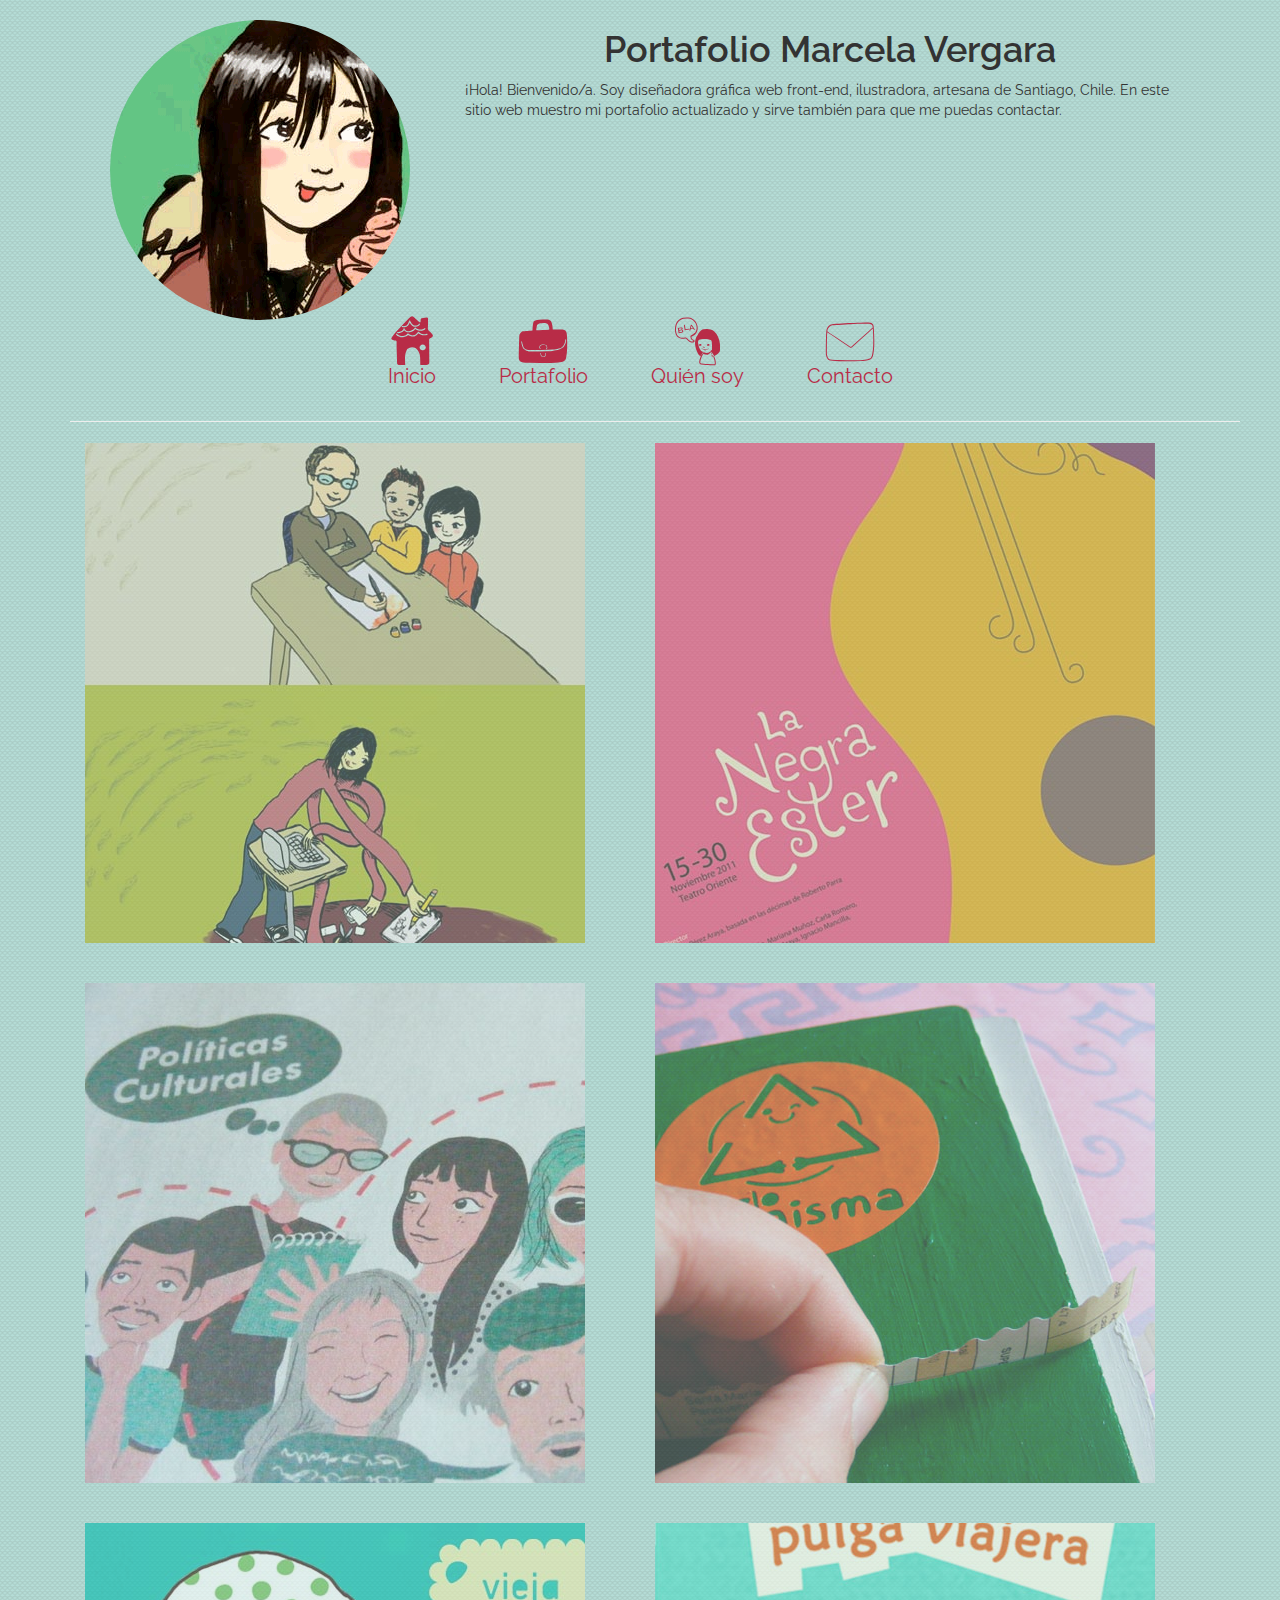
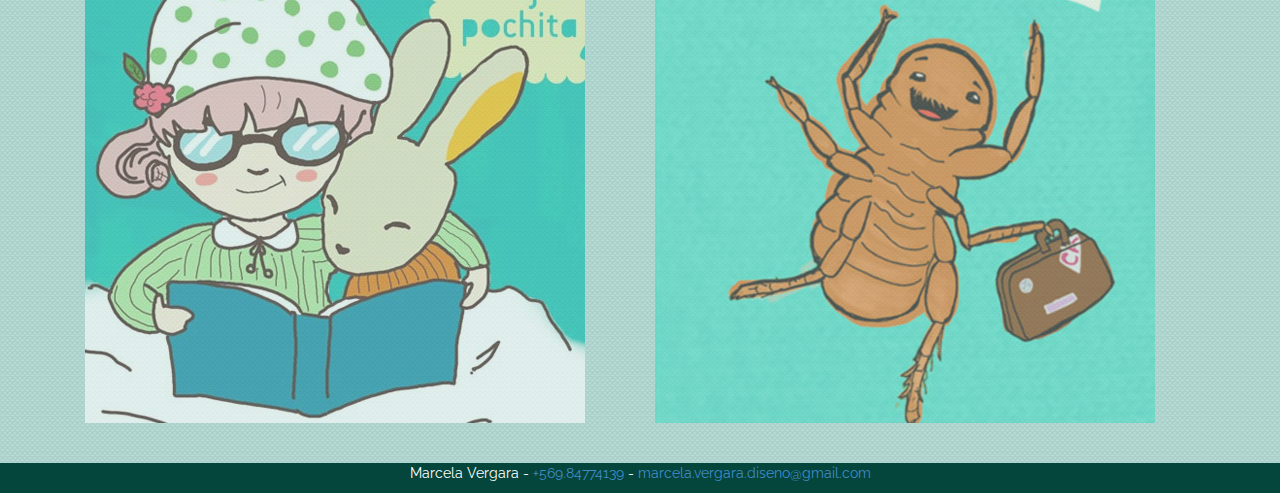
==== contacto.html @ 2b5cf324 "Se agregan html pendientes de contenido, iconos de menu con link, prueba 2 del menu portafolio pendi" ====
<!DOCTYPE html>
<!--[if lt IE 7]><html class="no-js lt-ie9 lt-ie8 lt-ie7"> <![endif]-->
<!--[if IE 7]><html class="no-js lt-ie9 lt-ie8"> <![endif]-->
<!--[if IE 8]><html class="no-js lt-ie9"> <![endif]-->
<!--[if gt IE 8]><!--> <html class="no-js"> <!--<![endif]-->
    <head>
        <meta charset="utf-8">
        <meta http-equiv="X-UA-Compatible" content="IE=edge,chrome=1">
        <title>Portafolio  Marcela V</title>
        <meta name="description" content="">
        <meta name="viewport" content="width=device-width, initial-scale=1">

        <link rel="stylesheet" href="css/bootstrap.min.css">
        <link rel="stylesheet" href="fonts/icomoon/style.css">
        <link rel="stylesheet" href="css/main.css">
        <link href='http://fonts.googleapis.com/css?family=Raleway:400,600,800' rel='stylesheet' type='text/css'>

        <script src="js/vendor/modernizr-2.6.2-respond-1.1.0.min.js"></script>
    </head>
    <body>
        <div class="contenedorfondo">
            <div class="container">
             <header>
                 <div class="contenedor-logo col-xs-12 col-lg-4">
                     <img src="images/marceavatar.gif" alt="" class="logo">
                 </div><!-- /.contenedor-logo -->
                 <div class="contenedor-bio col-xs-12 col-lg-8">
                        <h1 class="nombre-mio">Portafolio Marcela Vergara</h1>
                     <p>¡Hola! Bienvenido/a. Soy diseñadora gráfica web front-end, ilustradora, artesana de Santiago, Chile.  En este sitio web muestro mi portafolio actualizado y sirve también para que me puedas contactar.</p>
                 </div><!-- /.contenedor-bio -->
             </header>
             <section class="menu col-xs-12">
                  <nav>
                      <a href="index.html" class="icon-item-menu icon-iconocasa">Inicio</a>
                     <a href="portafolio.html" class="icon-item-menu icon-iconomalet">Portafolio</a>
                        <a href="quiensoy.html" class="icon-item-menu icon-iconobla">Quién soy</a>
                     <a href="contacto.html" class="icon-item-menu icon-iconosobre">Contacto</a>
                 </nav>
             </section><!-- /.menu -->
             <hr class="separador col-xs-12">
             <section class="proyectos">
                  <div class="col-xs-12 col-lg-6 un-proyecto">
                    <a href="detalle.html">
                        <img src="images/port001.jpg" class="img-responsive" alt="">
                    </a>
                 </div><!-- /.col-xs-6 -->
                 <div class="col-xs-12 col-lg-6 un-proyecto">
                      <img src="images/port002.jpg" class="img-responsive" alt="">
                 </div><!-- /.col-xs-6 -->
                    <div class="col-xs-12 col-lg-6 un-proyecto">
                     <img src="images/port003.jpg" class="img-responsive" alt="">
                    </div><!-- /.col-xs-6 -->
                 <div class="col-xs-12 col-lg-6 un-proyecto">
                     <img src="images/port004.jpg" class="img-responsive" alt="">
                 </div><!-- /.col-xs-6 -->
                 <div class="col-xs-12 col-lg-6 un-proyecto">
                      <img src="images/port005.jpg" class="img-responsive" alt="">
                 </div><!-- /.col-xs-6 -->
                 <div class="col-xs-12 col-lg-6 un-proyecto">
                        <img src="images/port006.jpg" class="img-responsive" alt="">
                  </div><!-- /.col-xs-6 -->
              </section><!-- /.proyectos -->
             </div><!--.container-->
        </div><!--contenedorfondo-->
      <footer class="footer-principal col-xs-12">
        <div class="container">
          <p>Marcela Vergara - <a href="tel:+56984774139">+569.84774139</a> - <a href="mailto:marcela.vergara.diseno@gmail.com">marcela.vergara.diseno@gmail.com</a></p>
        </div><!-- /.container -->
      </footer><!-- /.footer-principal -->

    <script src="http://ajax.googleapis.com/ajax/libs/jquery/1.11.1/jquery.min.js"></script>
    <script>window.jQuery || document.write('<script src="js/vendor/jquery-1.11.1.min.js"><\/script>')</script>
        <script src="js/vendor/bootstrap.min.js"></script>

        <script src="js/main.js"></script>
    </body>
</html>
---- fonts/icomoon/style.css ----
@font-face {
	font-family: 'icomoon';
	src:url('fonts/icomoon.eot?k00smf');
	src:url('fonts/icomoon.eot?#iefixk00smf') format('embedded-opentype'),
		url('fonts/icomoon.woff?k00smf') format('woff'),
		url('fonts/icomoon.ttf?k00smf') format('truetype'),
		url('fonts/icomoon.svg?k00smf#icomoon') format('svg');
	font-weight: normal;
	font-style: normal;
}

[class^="icon-"], [class*=" icon-"] {
	speak: none;
	font-style: normal;
	font-weight: normal;
	font-variant: normal;
	text-transform: none;
	line-height: 1;
	/*ESTO LO HICIMOS NOSOTROS*/
	position: relative;

	/* Better Font Rendering =========== */
	-webkit-font-smoothing: antialiased;
	-moz-osx-font-smoothing: grayscale;
}

[class^="icon-"]:before {
	font-family: 'icomoon';
	position: absolute;
	top: -8px;
	left: 50%;
	-webkit-transform: translateX(-50%);
	transform: translateX(-50%);
	font-size: 50px;
}
.icon-iconocasa:before {
	content: "\e600";
}
.icon-iconomalet:before {
	content: "\e601";
}
.icon-iconobla:before {
	content: "\e602";
}
.icon-iconosobre:before {
	content: "\e603";
}
---- css/main.css ----
body,.nombre-mio{font-family:'Raleway';font-weight:400}body{padding-top:10px;background-color:rgba(70,171,155,0.4);background-image:url("../images/patsc2.png");filter:alpha(opacity=40)}a{transition:.5s}.contenedor-logo{padding-top:10px;padding-bottom:10px}.logo{border-radius:50%;display:block;margin:0 auto}.nombre-mio{font-weight:600;text-align:center}.menu{text-align:center;font-size:50px}.menu .icon-item-menu{color:#b82c47;padding-top:40px;font-size:20px}.menu .icon-item-menu:not(:last-child){margin-right:50px}.menu .icon-item-menu:hover{color:#000}.pagina-interior .un-proyecto img{opacity:1}.un-proyecto{padding-bottom:40px;text-align:center}.un-proyecto img{opacity:.6;transition:.5s}.un-proyecto img:hover{opacity:1}.footer-principal{background-color:#04463b;color:#fff;text-align:center}
.overlay {
    display: none;
    top: 0;
    left: 0;
    width: 100%;
    height: 100%;
    position: fixed;
    background-color: rgba(0,0,0,.7);
    cursor: pointer;
}
.img-modal {
    position: fixed;
    left: 50%;
    top: 50%;
    transform: translate(-50%, -50%);
}
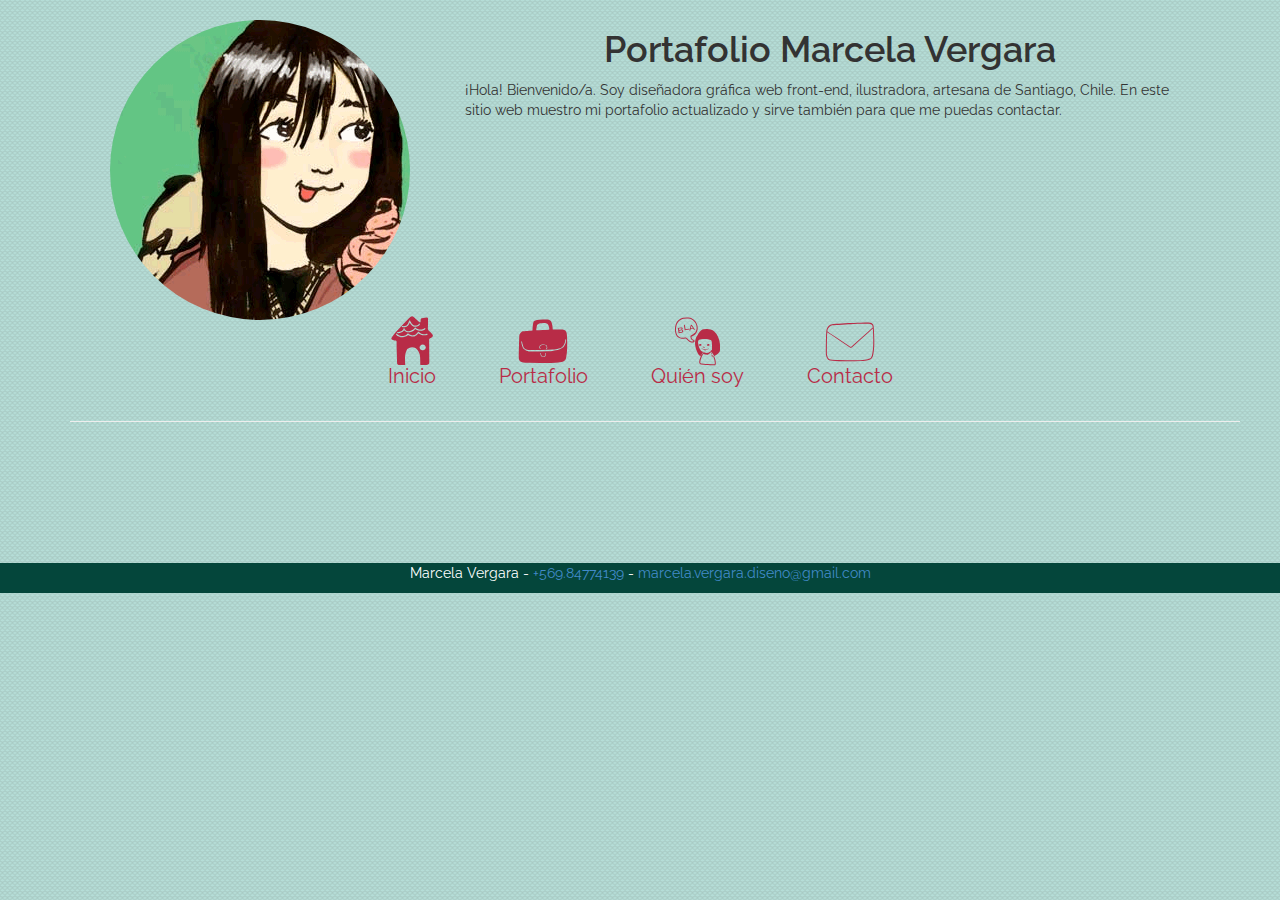
==== commit 094d3c1f: "cambios en contacto y quiensoy -borrarimg-" ====
--- a/contacto.html
+++ b/contacto.html
@@ -42,23 +42,23 @@
              <section class="proyectos">
                   <div class="col-xs-12 col-lg-6 un-proyecto">
                     <a href="detalle.html">
-                        <img src="images/port001.jpg" class="img-responsive" alt="">
+                        <img src="" class="img-responsive" alt="">
                     </a>
                  </div><!-- /.col-xs-6 -->
                  <div class="col-xs-12 col-lg-6 un-proyecto">
-                      <img src="images/port002.jpg" class="img-responsive" alt="">
+                      <img src="" class="img-responsive" alt="">
                  </div><!-- /.col-xs-6 -->
                     <div class="col-xs-12 col-lg-6 un-proyecto">
-                     <img src="images/port003.jpg" class="img-responsive" alt="">
+                     <img src="" class="img-responsive" alt="">
                     </div><!-- /.col-xs-6 -->
                  <div class="col-xs-12 col-lg-6 un-proyecto">
-                     <img src="images/port004.jpg" class="img-responsive" alt="">
+                     <img src="" class="img-responsive" alt="">
                  </div><!-- /.col-xs-6 -->
                  <div class="col-xs-12 col-lg-6 un-proyecto">
-                      <img src="images/port005.jpg" class="img-responsive" alt="">
+                      <img src="" class="img-responsive" alt="">
                  </div><!-- /.col-xs-6 -->
                  <div class="col-xs-12 col-lg-6 un-proyecto">
-                        <img src="images/port006.jpg" class="img-responsive" alt="">
+                        <img src="" class="img-responsive" alt="">
                   </div><!-- /.col-xs-6 -->
               </section><!-- /.proyectos -->
              </div><!--.container-->
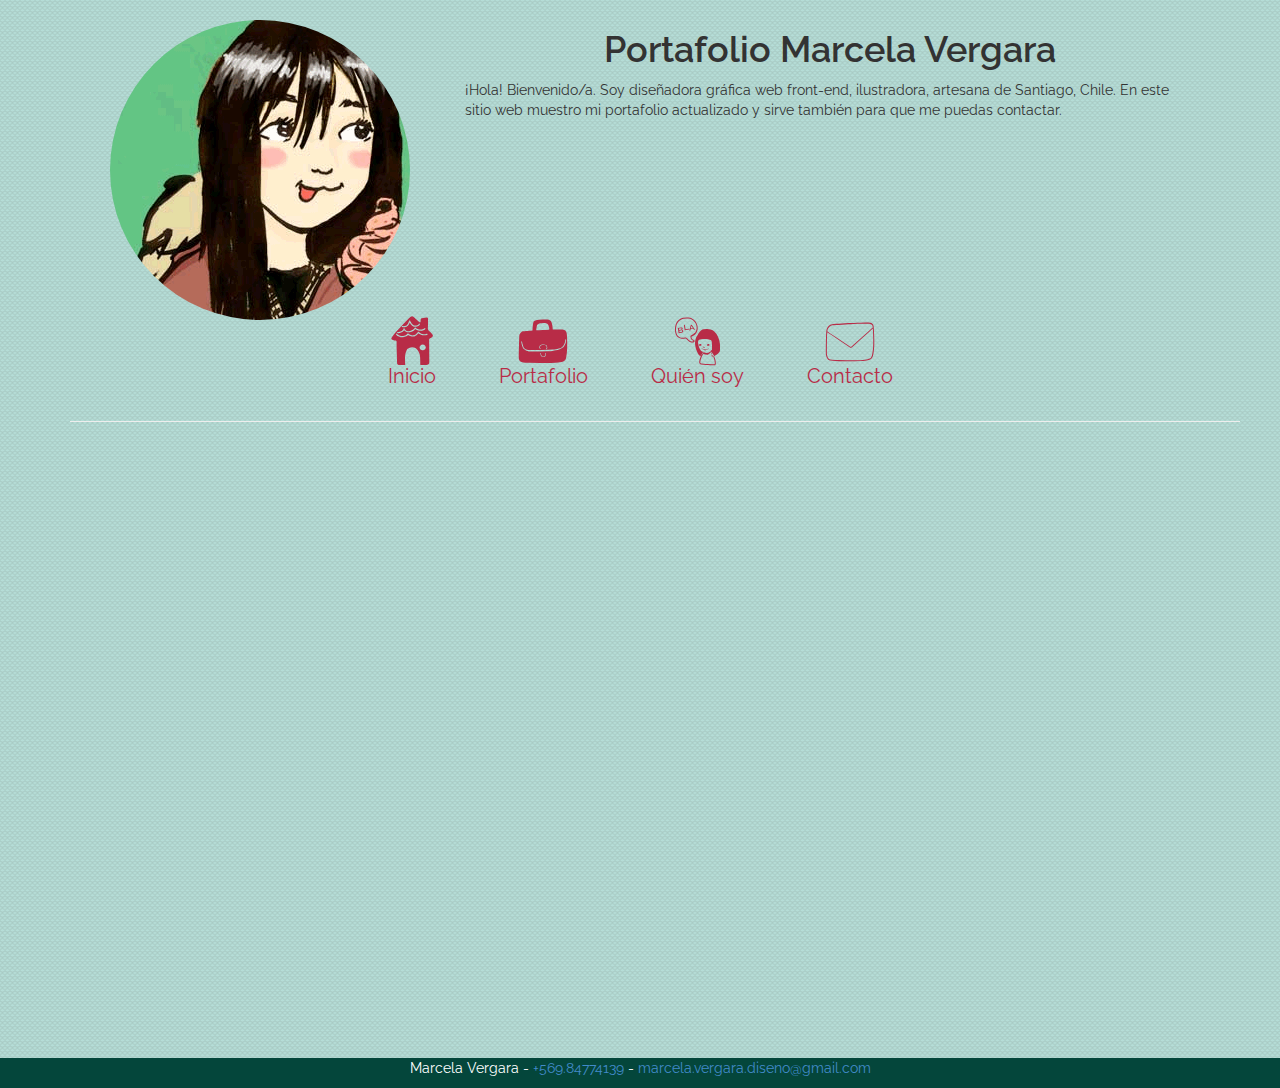
==== commit eb37833d: "Formulario de contacto hecho en Google Forms" ====
--- a/contacto.html
+++ b/contacto.html
@@ -46,20 +46,13 @@
                     </a>
                  </div><!-- /.col-xs-6 -->
                  <div class="col-xs-12 col-lg-6 un-proyecto">
-                      <img src="" class="img-responsive" alt="">
+                      <iframe src="https://docs.google.com/forms/d/19TYeZn1mRVit13IUmXsCaHujtyysy9dbxWrloVT-ga0/viewform?embedded=true" width="490" height="530" frameborder="0" marginheight="0" marginwidth="0">Loading...</iframe>
                  </div><!-- /.col-xs-6 -->
                     <div class="col-xs-12 col-lg-6 un-proyecto">
                      <img src="" class="img-responsive" alt="">
                     </div><!-- /.col-xs-6 -->
                  <div class="col-xs-12 col-lg-6 un-proyecto">
                      <img src="" class="img-responsive" alt="">
-                 </div><!-- /.col-xs-6 -->
-                 <div class="col-xs-12 col-lg-6 un-proyecto">
-                      <img src="" class="img-responsive" alt="">
-                 </div><!-- /.col-xs-6 -->
-                 <div class="col-xs-12 col-lg-6 un-proyecto">
-                        <img src="" class="img-responsive" alt="">
-                  </div><!-- /.col-xs-6 -->
               </section><!-- /.proyectos -->
              </div><!--.container-->
         </div><!--contenedorfondo-->
--- a/css/main.css
+++ b/css/main.css
@@ -1,17 +1,28 @@
 body,.nombre-mio{font-family:'Raleway';font-weight:400}body{padding-top:10px;background-color:rgba(70,171,155,0.4);background-image:url("../images/patsc2.png");filter:alpha(opacity=40)}a{transition:.5s}.contenedor-logo{padding-top:10px;padding-bottom:10px}.logo{border-radius:50%;display:block;margin:0 auto}.nombre-mio{font-weight:600;text-align:center}.menu{text-align:center;font-size:50px}.menu .icon-item-menu{color:#b82c47;padding-top:40px;font-size:20px}.menu .icon-item-menu:not(:last-child){margin-right:50px}.menu .icon-item-menu:hover{color:#000}.pagina-interior .un-proyecto img{opacity:1}.un-proyecto{padding-bottom:40px;text-align:center}.un-proyecto img{opacity:.6;transition:.5s}.un-proyecto img:hover{opacity:1}.footer-principal{background-color:#04463b;color:#fff;text-align:center}
-.overlay {
-    display: none;
-    top: 0;
-    left: 0;
-    width: 100%;
-    height: 100%;
-    position: fixed;
-    background-color: rgba(0,0,0,.7);
-    cursor: pointer;
+.un-proyecto a {
+    position: relative;
+    float: left;
 }
-.img-modal {
-    position: fixed;
-    left: 50%;
-    top: 50%;
-    transform: translate(-50%, -50%);
+
+.un-proyecto .descripcion-obra {
+    opacity: 0;
+    position: absolute;
+    bottom: -10px;
+    left:0;
+    transition: .4s;
+}
+.un-proyecto a:hover .descripcion-obra {
+    opacity: 1;
+    bottom: 20px;
+    left: 10px;
+}
+.titulo-obra {
+    color: #fff;
+}
+.descripcion-obra {
+    color: #fff;
+}
+.descripcion-obra {
+    background: rgba(0,0,0,.5);
+    border-radius: 20px;
 }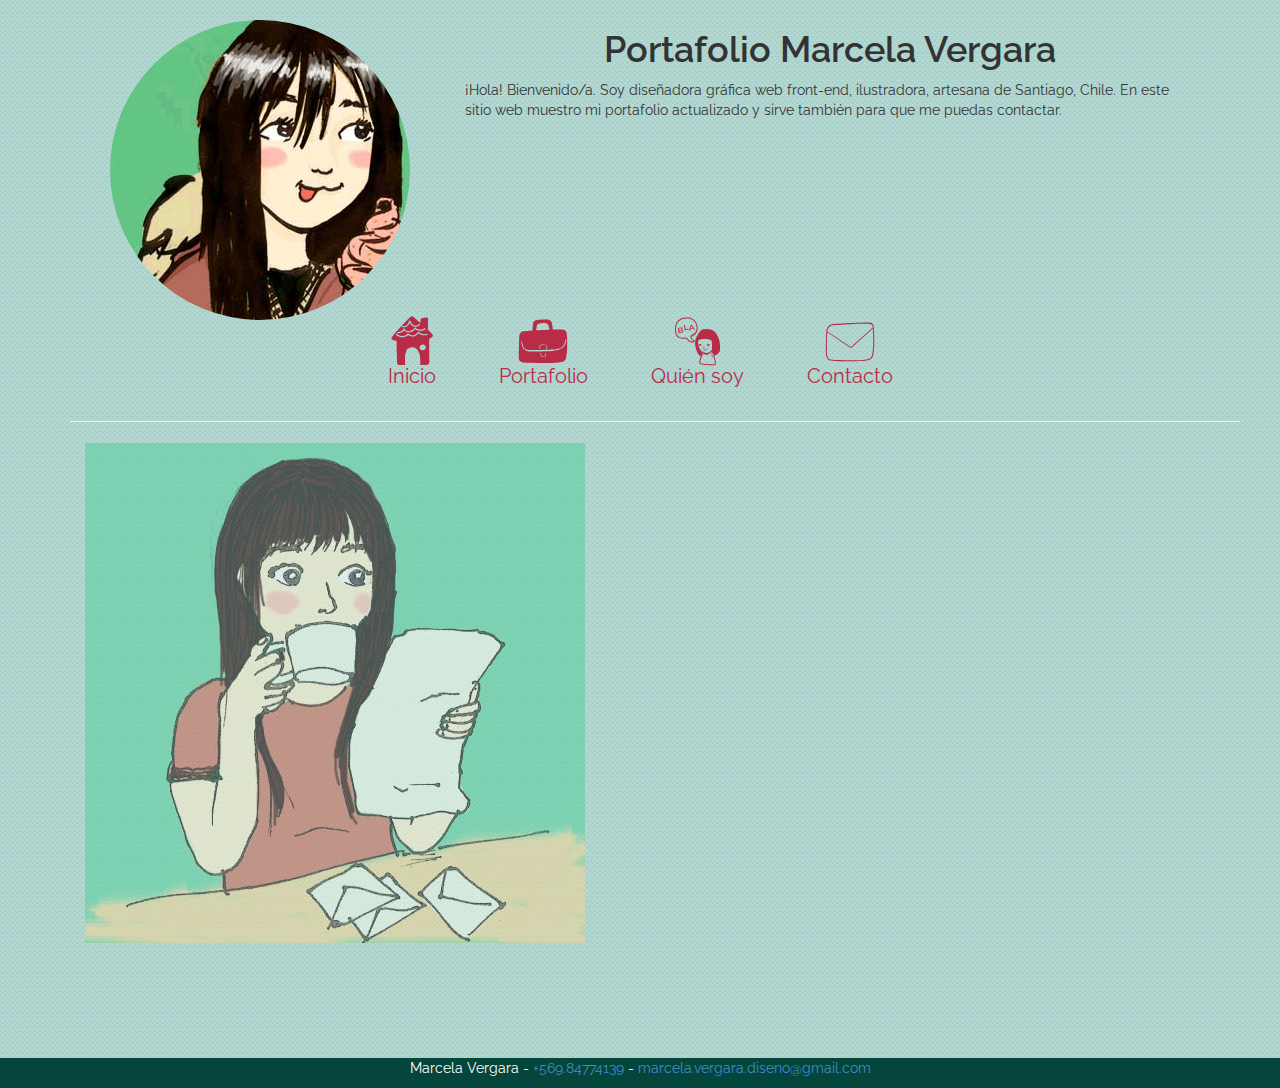
==== commit 91b120d1: "Imagen junto a formulario de contacto" ====
--- a/contacto.html
+++ b/contacto.html
@@ -42,7 +42,7 @@
              <section class="proyectos">
                   <div class="col-xs-12 col-lg-6 un-proyecto">
                     <a href="detalle.html">
-                        <img src="" class="img-responsive" alt="">
+                        <img src="images/contacto.jpg" class="img-responsive" alt="">
                     </a>
                  </div><!-- /.col-xs-6 -->
                  <div class="col-xs-12 col-lg-6 un-proyecto">
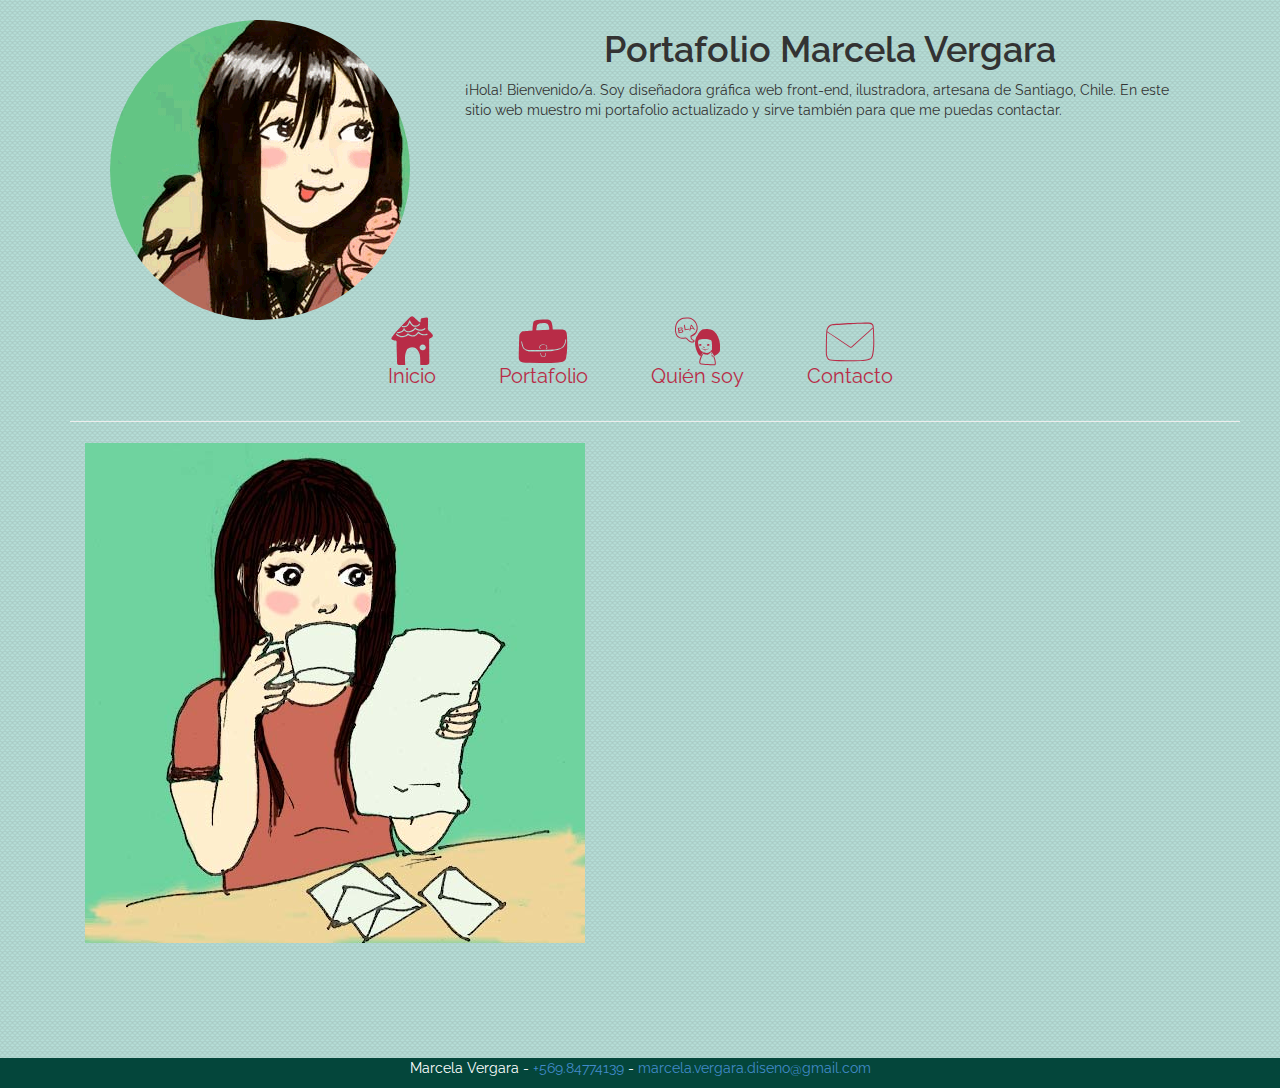
==== commit c1b88187: "Foto contacto sin efecto opacidad" ====
--- a/contacto.html
+++ b/contacto.html
@@ -40,13 +40,13 @@
              </section><!-- /.menu -->
              <hr class="separador col-xs-12">
              <section class="proyectos">
-                  <div class="col-xs-12 col-lg-6 un-proyecto">
+                  <div class="col-xs-12 col-lg-6">
                     <a href="detalle.html">
                         <img src="images/contacto.jpg" class="img-responsive" alt="">
                     </a>
                  </div><!-- /.col-xs-6 -->
                  <div class="col-xs-12 col-lg-6 un-proyecto">
-                      <iframe src="https://docs.google.com/forms/d/19TYeZn1mRVit13IUmXsCaHujtyysy9dbxWrloVT-ga0/viewform?embedded=true" width="490" height="530" frameborder="0" marginheight="0" marginwidth="0">Loading...</iframe>
+                      <iframe src="https://docs.google.com/forms/d/19TYeZn1mRVit13IUmXsCaHujtyysy9dbxWrloVT-ga0/viewform?embedded=true" width="490" height="530" frameborder="0" marginheight="0" marginwidth="0">Cargando...</iframe>
                  </div><!-- /.col-xs-6 -->
                     <div class="col-xs-12 col-lg-6 un-proyecto">
                      <img src="" class="img-responsive" alt="">
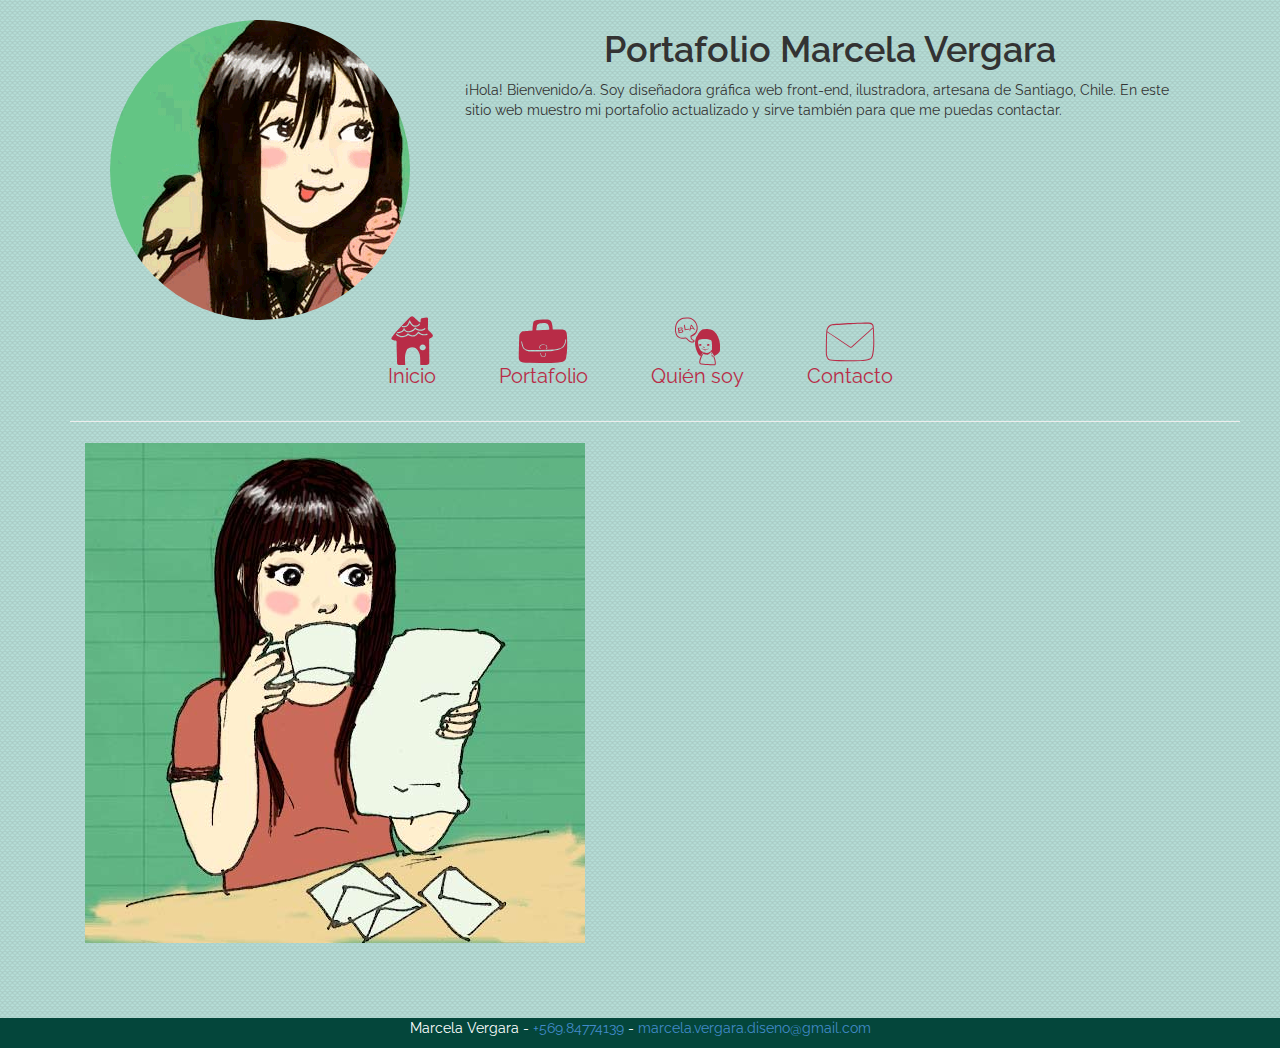
==== commit 1287fc70: "Nueva manito de gato en imagen de contacto, y se quita opacidad; primera descripción de proyecto de " ====
--- a/contacto.html
+++ b/contacto.html
@@ -48,11 +48,6 @@
                  <div class="col-xs-12 col-lg-6 un-proyecto">
                       <iframe src="https://docs.google.com/forms/d/19TYeZn1mRVit13IUmXsCaHujtyysy9dbxWrloVT-ga0/viewform?embedded=true" width="490" height="530" frameborder="0" marginheight="0" marginwidth="0">Cargando...</iframe>
                  </div><!-- /.col-xs-6 -->
-                    <div class="col-xs-12 col-lg-6 un-proyecto">
-                     <img src="" class="img-responsive" alt="">
-                    </div><!-- /.col-xs-6 -->
-                 <div class="col-xs-12 col-lg-6 un-proyecto">
-                     <img src="" class="img-responsive" alt="">
               </section><!-- /.proyectos -->
              </div><!--.container-->
         </div><!--contenedorfondo-->
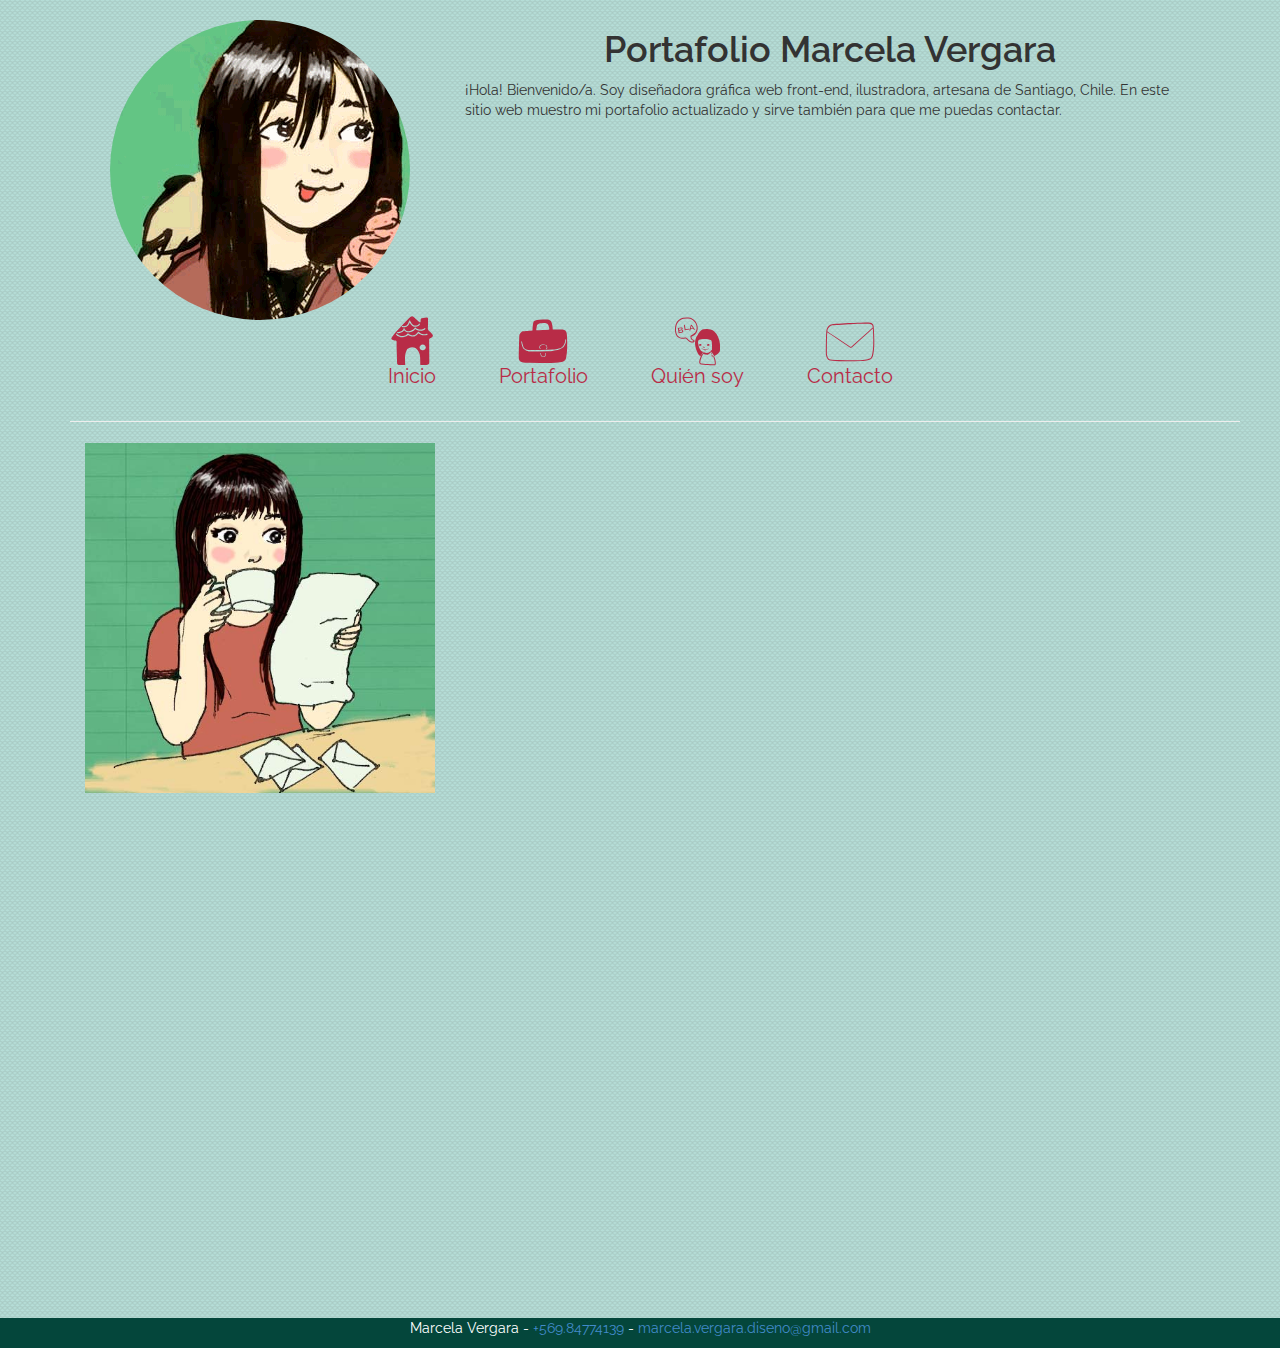
==== commit 5de90bc0: "Formulario de Google sin scroll." ====
--- a/contacto.html
+++ b/contacto.html
@@ -40,13 +40,13 @@
              </section><!-- /.menu -->
              <hr class="separador col-xs-12">
              <section class="proyectos">
-                  <div class="col-xs-12 col-lg-6">
+                  <div class="col-xs-12 col-lg-4">
                     <a href="detalle.html">
                         <img src="images/contacto.jpg" class="img-responsive" alt="">
                     </a>
                  </div><!-- /.col-xs-6 -->
-                 <div class="col-xs-12 col-lg-6 un-proyecto">
-                      <iframe src="https://docs.google.com/forms/d/19TYeZn1mRVit13IUmXsCaHujtyysy9dbxWrloVT-ga0/viewform?embedded=true" width="490" height="530" frameborder="0" marginheight="0" marginwidth="0">Cargando...</iframe>
+                 <div class="col-xs-12 col-lg-8 un-proyecto">
+                      <iframe src="https://docs.google.com/forms/d/19TYeZn1mRVit13IUmXsCaHujtyysy9dbxWrloVT-ga0/viewform?embedded=true" width="100%" height="830" frameborder="0" marginheight="0" marginwidth="0">Cargando...</iframe>
                  </div><!-- /.col-xs-6 -->
               </section><!-- /.proyectos -->
              </div><!--.container-->
